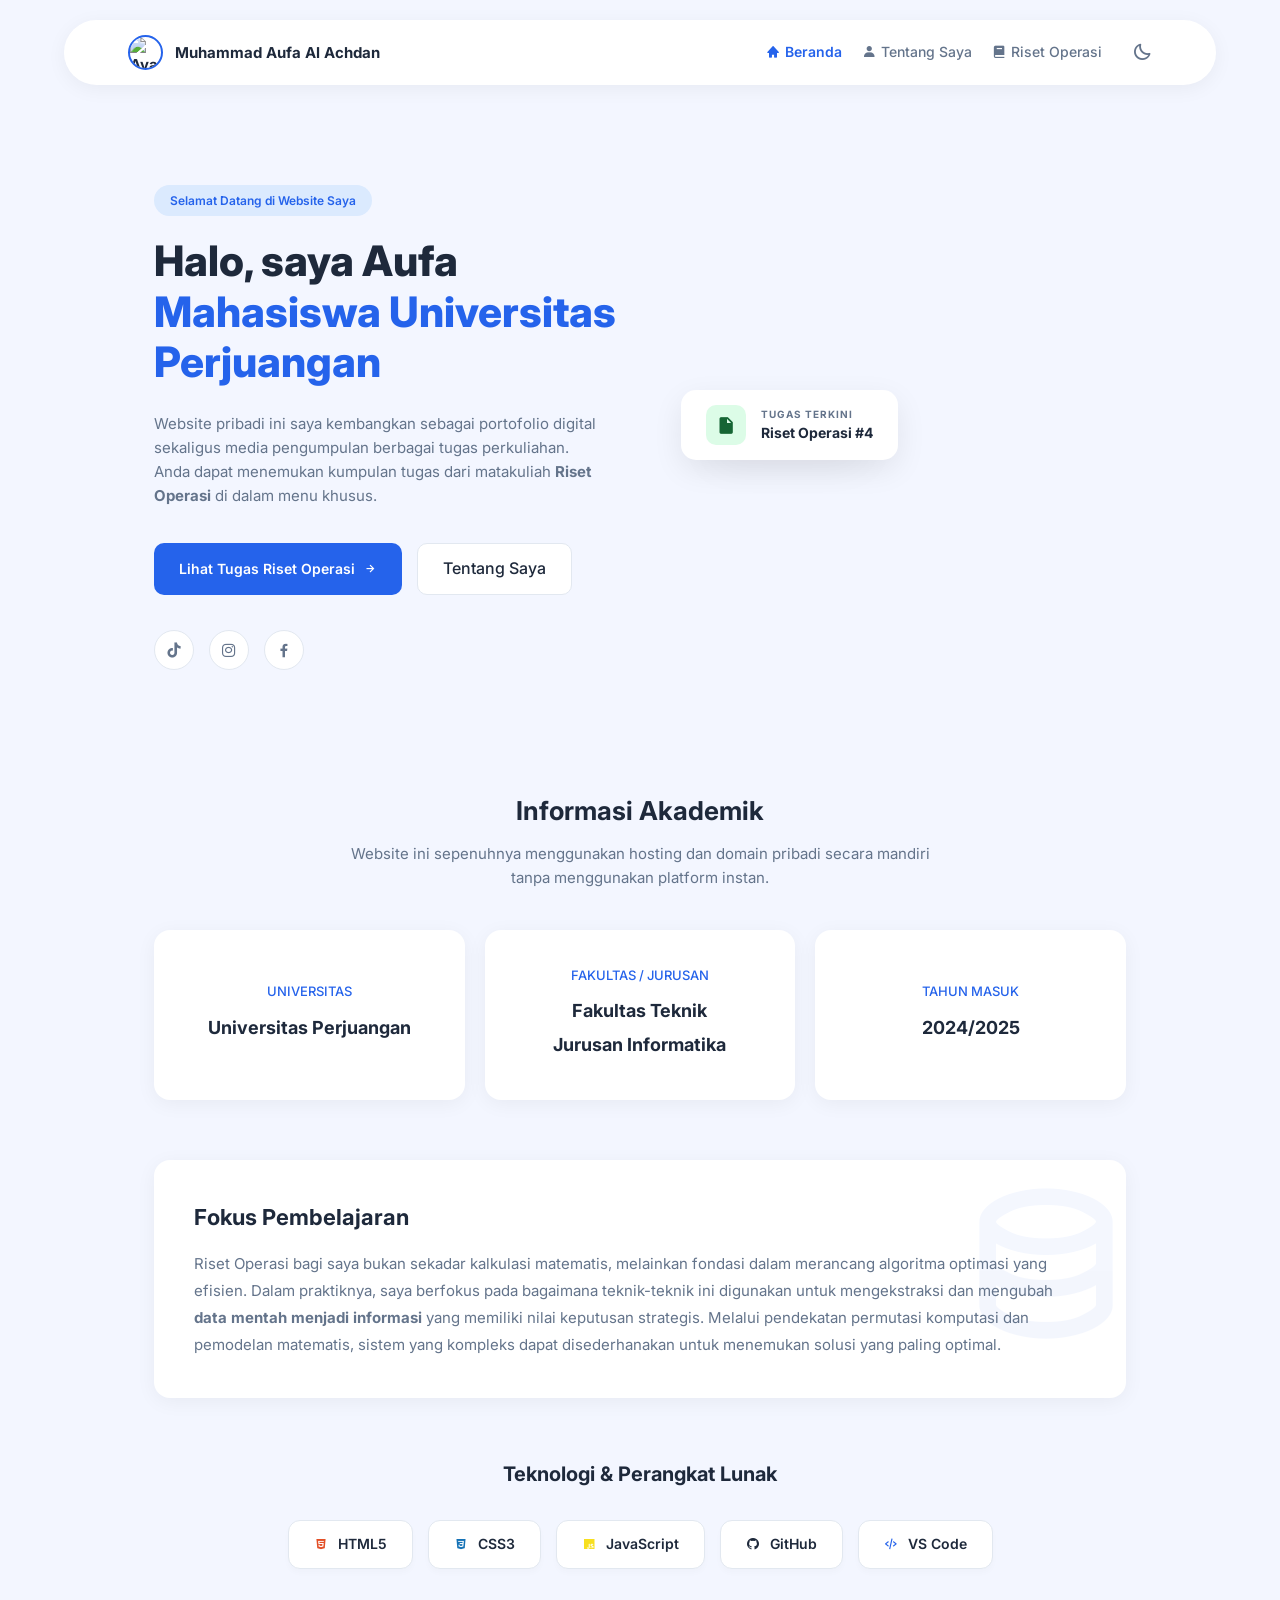
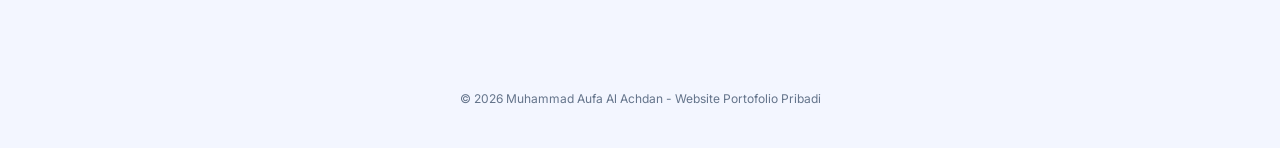
==== index.html @ 7ba520bd "Add files via upload" ====
<!DOCTYPE html>
<html lang="id">
<head>
    <meta charset="UTF-8">
    <meta name="viewport" content="width=device-width, initial-scale=1.0">
    <title>Beranda | Muhammad Aufa</title>
    <link rel="stylesheet" href="style.css">
    <link href="https://fonts.googleapis.com/css2?family=Inter:wght@400;500;600;700;800&display=swap" rel="stylesheet">
    <link href='https://unpkg.com/boxicons@2.1.4/css/boxicons.min.css' rel='stylesheet'>
</head>
<body>

    <nav>
        <div class="nav-brand">
            <img src="myfoto.png" class="nav-avatar" alt="Avatar">
            Muhammad Aufa Al Achdan
        </div>
        <ul class="nav-links">
            <li><a href="index.html" class="active"><i class='bx bxs-home'></i> Beranda</a></li>
            <li><a href="profil.html"><i class='bx bxs-user'></i> Tentang Saya</a></li>
            <li><a href="tugas.html"><i class='bx bxs-book'></i> Riset Operasi</a></li>
            <li>
                <a href="#" id="theme-toggle" style="padding-left: 10px;">
                    <i class='bx bx-moon' id="theme-icon" style="font-size: 20px;"></i>
                </a>
            </li>
        </ul>
    </nav>

    <div class="container">
        
        <div class="hero-container">
            <div>
                <span class="welcome-badge">Selamat Datang di Website Saya</span>
                
                <h1 class="hero-title">
                    Halo, saya Aufa<br>
                    <span>Mahasiswa Universitas Perjuangan</span>
                </h1>
                
                <p class="hero-desc">
                    Website pribadi ini saya kembangkan sebagai portofolio digital sekaligus media pengumpulan berbagai tugas perkuliahan. Anda dapat menemukan kumpulan tugas dari matakuliah <b>Riset Operasi</b> di dalam menu khusus.
                </p>

                <div class="btn-group">
                    <a href="tugas.html" class="btn-primary">Lihat Tugas Riset Operasi <i class='bx bx-right-arrow-alt'></i></a>
                    <a href="profil.html" class="btn-white">Tentang Saya</a>
                </div>

                <div class="social-group">
                    <a href="https://www.tiktok.com/@4uf4_kun?lang=id-ID" target="_blank" class="social-btn">
                        <i class='bx bxl-tiktok'></i>
                    </a>
                    <a href="https://www.instagram.com/al_achdan/" target="_blank" class="social-btn">
                        <i class='bx bxl-instagram'></i>
                    </a>
                    <a href="https://www.facebook.com/profile.php?id=61571959612667&locale=id_ID" target="_blank" class="social-btn">
                        <i class='bx bxl-facebook'></i>
                    </a>
                </div>
            </div>

            <div class="hero-image-wrapper">
                <img src="https://images.unsplash.com/photo-1522202176988-66273c2fd55f?q=80&w=1000" class="main-hero-img" alt="Mahasiswa Belajar">
                
                <a href="tugas.html" class="floating-task-card" style="text-decoration: none;">
                    <div class="icon-green"><i class='bx bxs-file-blank'></i></div>
                    <div>
                        <div style="font-size: 10px; font-weight: 700; color: var(--text-muted); letter-spacing: 1px;">TUGAS TERKINI</div>
                        <div style="font-size: 14px; font-weight: 700; color: var(--text-main);">Riset Operasi #4</div>
                    </div>
                </a>
            </div>
        </div>
        
        <div class="info-academic">
            <h3>Informasi Akademik</h3>
            <p class="info-desc">Website ini sepenuhnya menggunakan hosting dan domain pribadi secara mandiri tanpa menggunakan platform instan.</p>
            
            <div class="info-grid">
                <div class="card info-card">
                    <small>Universitas</small>
                    <div class="info-main">Universitas Perjuangan</div>
                </div>

                <div class="card info-card">
                    <small>Fakultas / Jurusan</small>
                    <div class="info-main">Fakultas Teknik</div>
                    <div class="info-main">Jurusan Informatika</div>
                </div>

                <div class="card info-card">
                    <small>Tahun Masuk</small>
                    <div class="info-main">2024/2025</div>
                </div>
            </div>
        </div>

        <div class="focus-section">
            <div class="focus-content">
                <h3 style="font-size: 22px; margin-bottom: 15px; color: var(--text-main);">Fokus Pembelajaran</h3>
                <p style="color: var(--text-muted); font-size: 15px; line-height: 1.8;">
                    Riset Operasi bagi saya bukan sekadar kalkulasi matematis, melainkan fondasi dalam merancang algoritma optimasi yang efisien. Dalam praktiknya, saya berfokus pada bagaimana teknik-teknik ini digunakan untuk mengekstraksi dan mengubah <strong>data mentah menjadi informasi</strong> yang memiliki nilai keputusan strategis. Melalui pendekatan permutasi komputasi dan pemodelan matematis, sistem yang kompleks dapat disederhanakan untuk menemukan solusi yang paling optimal.
                </p>
            </div>
            <div class="focus-icon-bg">
                <i class='bx bx-data'></i>
            </div>
        </div>

        <div class="tools-section">
            <h3 style="font-size: 20px; text-align: center; margin-bottom: 30px;">Teknologi & Perangkat Lunak</h3>
            <div class="tools-grid">
                <div class="tool-card">
                    <i class='bx bxl-html5' style="color: #e34f26;"></i>
                    <span>HTML5</span>
                </div>
                <div class="tool-card">
                    <i class='bx bxl-css3' style="color: #1572b6;"></i>
                    <span>CSS3</span>
                </div>
                <div class="tool-card">
                    <i class='bx bxl-javascript' style="color: #f7df1e;"></i>
                    <span>JavaScript</span>
                </div>
                <div class="tool-card">
                    <i class='bx bxl-github' style="color: var(--text-main);"></i>
                    <span>GitHub</span>
                </div>
                <div class="tool-card">
                    <i class='bx bx-code-alt' style="color: var(--primary);"></i>
                    <span>VS Code</span>
                </div>
            </div>
        </div>

    </div> <footer>&copy; 2026 Muhammad Aufa Al Achdan - Website Portofolio Pribadi</footer>

    <script src="script.js"></script>
</body>
</html>
---- style.css ----
/* =========================================
   VARIABEL WARNA & PENGATURAN DASAR
========================================= */
:root {
    --primary: #2563eb;
    --bg-body: #f3f6ff;
    --bg-card: #ffffff;
    --text-main: #1e293b;
    --text-muted: #64748b;
    --radius: 16px;
    --shadow: 0 4px 20px rgba(0, 0, 0, 0.05);
}

body.dark-mode {
    --bg-body: #0f172a;
    --bg-card: #1e293b;
    --text-main: #f8fafc;
    --text-muted: #94a3b8;
}

* {
    margin: 0; padding: 0; box-sizing: border-box;
    font-family: 'Inter', sans-serif;
}

body {
    background-color: var(--bg-body);
    color: var(--text-main);
    line-height: 1.6;
    transition: background-color 0.3s, color 0.3s;
    overflow-x: hidden;
}

/* =========================================
   NAVIGASI
========================================= */
nav {
    display: flex; justify-content: space-between; align-items: center;
    padding: 15px 5%; background: var(--bg-card); margin: 20px 5%;
    border-radius: 50px; box-shadow: var(--shadow); position: sticky;
    top: 20px; z-index: 1000; transition: 0.3s;
}

.nav-brand { display: flex; align-items: center; gap: 12px; font-weight: 700; font-size: 15px; }
.nav-avatar { width: 35px; height: 35px; border-radius: 50%; object-fit: cover; border: 2px solid var(--primary); }
.nav-links { display: flex; gap: 20px; list-style: none; align-items: center; }
.nav-links a { text-decoration: none; color: var(--text-muted); font-size: 14px; font-weight: 500; display: flex; align-items: center; gap: 5px; transition: 0.3s; }
.nav-links a:hover, .nav-links a.active { color: var(--primary); font-weight: 600; }

/* =========================================
   KOMPONEN UMUM
========================================= */
.container { padding: 40px 5%; max-width: 1100px; margin: auto; }
.card { background: var(--bg-card); padding: 25px; border-radius: var(--radius); box-shadow: var(--shadow); transition: 0.3s; }
.btn-primary { background: var(--primary); color: white; padding: 12px 25px; border-radius: 10px; text-decoration: none; font-weight: 600; display: inline-flex; align-items: center; justify-content: center; gap: 8px; transition: 0.3s; font-size: 14px;}
.btn-primary:hover { background: #1e40af; transform: translateY(-3px); }
.btn-outline { background: transparent; border: 1px solid #e2e8f0; color: var(--text-main); padding: 10px 20px; border-radius: 8px; font-weight: 500; text-decoration: none; display: inline-flex; justify-content: center; align-items: center; gap: 8px; transition: 0.3s; font-size: 14px; }
.btn-outline:hover { background: var(--bg-body); border-color: var(--primary); }
.btn-disabled { opacity: 0.5; pointer-events: none; }
footer { text-align: center; padding: 40px; color: var(--text-muted); font-size: 12px; }

/* =========================================
   HALAMAN BERANDA
========================================= */
.hero-container { display: grid; grid-template-columns: 1.2fr 1fr; gap: 60px; align-items: center; padding: 40px 0; }
.welcome-badge { background: #dbeafe; color: var(--primary); padding: 6px 16px; border-radius: 20px; font-size: 12px; font-weight: 600; display: inline-block; margin-bottom: 20px; }
.hero-title { font-size: 42px; font-weight: 800; line-height: 1.2; margin-bottom: 25px; }
.hero-title span { color: var(--primary); }
.hero-desc { color: var(--text-muted); font-size: 15px; margin-bottom: 35px; max-width: 90%; }
.btn-group { display: flex; gap: 15px; margin-bottom: 35px; }
.btn-white { background: var(--bg-card); color: var(--text-main); border: 1px solid #e2e8f0; padding: 12px 25px; border-radius: 10px; text-decoration: none; font-weight: 500; display: inline-flex; justify-content: center; align-items: center; transition: 0.3s; }
.btn-white:hover { border-color: var(--primary); color: var(--primary); }

.social-group { display: flex; gap: 15px; }
.social-btn { width: 40px; height: 40px; background: var(--bg-card); border: 1px solid #e2e8f0; border-radius: 50%; display: flex; justify-content: center; align-items: center; color: var(--text-muted); font-size: 18px; text-decoration: none; transition: 0.3s; }
.social-btn:hover { color: var(--primary); border-color: var(--primary); transform: translateY(-3px);}

.hero-image-wrapper { position: relative; }
.main-hero-img { width: 100%; border-radius: 24px; box-shadow: 0 20px 40px rgba(0,0,0,0.08); }
.floating-task-card { position: absolute; bottom: -20px; left: -30px; background: var(--bg-card); padding: 15px 25px; border-radius: 15px; box-shadow: 0 10px 30px rgba(0,0,0,0.08); display: flex; align-items: center; gap: 15px; text-decoration: none; animation: float 4s ease-in-out infinite; transition: 0.3s; z-index: 10; }
.floating-task-card:hover { transform: scale(1.05); box-shadow: 0 15px 40px rgba(37, 99, 235, 0.15); }
@keyframes float { 0% { transform: translateY(0px); } 50% { transform: translateY(-12px); } 100% { transform: translateY(0px); } }
.icon-green { background: #dcfce7; color: #166534; width: 40px; height: 40px; border-radius: 10px; display: flex; justify-content: center; align-items: center; font-size: 20px; }

.info-academic { margin-top: 80px; text-align: center; }
.info-academic h3 { margin-bottom: 10px; font-size: 26px; color: var(--text-main); }
.info-desc { color: var(--text-muted); font-size: 15px; max-width: 600px; margin: 0 auto 40px auto; line-height: 1.6; }
.info-grid { display: grid; grid-template-columns: repeat(3, 1fr); gap: 20px; }
.info-card { display: flex; flex-direction: column; justify-content: center; align-items: center; padding: 35px 20px; text-align: center; }
.info-card small { color: var(--primary); font-weight: 500; font-size: 13px; margin-bottom: 12px; text-transform: uppercase; }
.info-card .info-main { font-weight: 700; font-size: 18px; color: var(--text-main); margin-bottom: 5px; }

.focus-section { margin-top: 60px; background: var(--bg-card); padding: 40px; border-radius: var(--radius); box-shadow: var(--shadow); display: flex; align-items: center; justify-content: space-between; position: relative; overflow: hidden; }
.focus-content { position: relative; z-index: 2; }
.focus-icon-bg { position: absolute; right: -20px; bottom: -40px; font-size: 200px; color: var(--primary); opacity: 0.05; z-index: 1; }
.tools-section { margin-top: 60px; margin-bottom: 40px; }
.tools-grid { display: flex; justify-content: center; gap: 15px; flex-wrap: wrap; }
.tool-card { background: var(--bg-card); border: 1px solid #e2e8f0; padding: 12px 25px; border-radius: 12px; display: flex; align-items: center; gap: 10px; font-weight: 600; font-size: 14px; box-shadow: 0 4px 6px rgba(0,0,0,0.02); transition: 0.3s; }
.tool-card:hover { transform: translateY(-5px); border-color: var(--primary); }

/* =========================================
   HALAMAN PROFIL
========================================= */
.profile-layout { display: grid; grid-template-columns: 300px 1fr; gap: 50px; align-items: start; }
.profile-image-container { background: var(--bg-card); padding: 10px; border-radius: 20px; box-shadow: var(--shadow); }
.profile-img-large { width: 100%; border-radius: 12px; display: block; filter: grayscale(100%); transition: 0.3s; }
.profile-img-large:hover { filter: grayscale(0%); }

.contact-info { margin-top: 25px; display: flex; flex-direction: column; gap: 15px; padding-left: 5px; }
.contact-item { display: flex; align-items: center; gap: 12px; font-size: 14px; color: var(--text-muted); }
.contact-item i { color: var(--primary); font-size: 18px; }

.id-card-solid { background: #2563eb; color: white; padding: 30px; border-radius: 16px; box-shadow: 0 10px 25px rgba(37, 99, 235, 0.2); }
.id-card-solid small { font-size: 10px; color: rgba(255, 255, 255, 0.7); font-weight: 600; text-transform: uppercase; letter-spacing: 0.5px; }
.id-card-solid span { font-weight: 700; font-size: 16px; color: #ffffff; display: block; margin-top: 4px; }

/* Badge Mata Kuliah (Pill Shape) */
.badge-matkul { 
    background: #ffffff; 
    color: #2563eb !important; 
    padding: 6px 16px; 
    border-radius: 50px; 
    font-size: 13px !important; 
    font-weight: 700 !important; 
    display: inline-flex !important; 
    align-items: center; 
    gap: 6px; 
}

.timeline-item { border-left: 2px solid #e2e8f0; padding-left: 20px; position: relative; margin-left: 8px; margin-bottom: 20px; }
.timeline-item::before { content: ''; position: absolute; left: -8px; top: 0; width: 14px; height: 14px; background: var(--primary); border-radius: 50%; }
.timeline-date { font-size: 14px; color: var(--primary); font-weight: 600; margin-bottom: 5px; }
.timeline-title { font-weight: 700; font-size: 16px; color: var(--text-main); }
.timeline-subtitle { color: var(--text-muted); font-size: 14px; margin-top: 3px; }

.skills-container { display: flex; flex-wrap: wrap; gap: 12px; }
.skill-tag { background: var(--bg-card); border: 1px solid #e2e8f0; padding: 10px 20px; border-radius: 12px; font-size: 14px; font-weight: 500; color: var(--text-main); box-shadow: 0 2px 4px rgba(0,0,0,0.02); }

/* =========================================
   HALAMAN TUGAS (UPDATED SESUAI DESAIN)
========================================= */
.task-card-container { display: flex; flex-direction: column; gap: 25px; }
.breadcrumb { font-size: 13px; color: var(--text-muted); margin-bottom: 25px; }
.breadcrumb span { color: var(--primary); font-weight: 500; }
.breadcrumb-link { color: var(--text-muted); text-decoration: none; transition: 0.3s; }
.breadcrumb-link:hover { color: var(--primary); }

.page-header { display: flex; align-items: center; gap: 15px; margin-bottom: 30px; }
.page-icon { background: #dbeafe; color: var(--primary); padding: 12px; border-radius: 12px; font-size: 28px; }
.instruction-box { background: var(--bg-card); padding: 20px; border-radius: 12px; border: 1px solid #e2e8f0; margin-bottom: 30px; font-size: 14px; color: var(--text-muted); line-height: 1.6;}

.task-card-header { display: flex; align-items: center; gap: 15px; margin-bottom: 20px; }
.status-badge { padding: 6px 14px; border-radius: 20px; font-size: 12px; font-weight: 600; display: inline-flex; align-items: center; gap: 6px; }
.status-selesai { background: #d1fae5; color: #059669; }
.status-proses { background: #fef08a; color: #854d0e; }
.date-info { font-size: 13px; color: var(--text-muted); display: flex; align-items: center; gap: 6px; font-weight: 500;}

.task-content-wrapper { display: flex; justify-content: space-between; align-items: flex-start; }
.task-text-content { flex: 1; padding-right: 40px; }
.task-title { font-size: 20px; font-weight: 700; margin-bottom: 12px; color: var(--text-main); }
.task-desc { color: var(--text-muted); font-size: 15px; line-height: 1.6; margin-bottom: 20px; }

.file-format { background: #f1f5f9; padding: 8px 14px; border-radius: 8px; font-size: 12px; color: var(--text-muted); font-weight: 500; display: inline-flex; align-items: center; gap: 6px; }
.btn-action-group { display: flex; flex-direction: column; gap: 12px; min-width: 170px; }

/* Tombol Khusus Disabled (Tugas Belum Selesai) */
.btn-disabled-blue {
    background: #93c5fd !important; /* Biru pudar */
    color: white !important;
    cursor: not-allowed;
    pointer-events: none;
}
.btn-disabled-outline {
    border-color: #e2e8f0 !important;
    color: #94a3b8 !important;
    cursor: not-allowed;
    pointer-events: none;
}

/* Dark Mode Adjustment for Tasks */
body.dark-mode .status-selesai { background: rgba(5, 150, 105, 0.2); color: #34d399; }
body.dark-mode .status-proses { background: rgba(133, 77, 14, 0.2); color: #fde047; }
body.dark-mode .btn-disabled-blue { background: #334155 !important; color: #64748b !important; }
body.dark-mode .btn-disabled-outline { border-color: #334155 !important; color: #64748b !important; }
/* =========================================
   DARK MODE
========================================= */
body.dark-mode .btn-white, body.dark-mode .social-btn, body.dark-mode .btn-outline, body.dark-mode .tool-card, body.dark-mode .skill-tag, body.dark-mode .instruction-box { border-color: #334155; }
body.dark-mode .timeline-item { border-color: #334155; }
body.dark-mode .file-format { background: #334155; color: #e2e8f0; }
body.dark-mode .focus-icon-bg { opacity: 0.02; }
body.dark-mode .id-card-solid { background: #1d4ed8; }
body.dark-mode .profile-image-container { background: var(--bg-card); border: 1px solid #334155; }

/* =========================================
   RESPONSIVE MOBILE (HP)
========================================= */
@media (max-width: 768px) {
    nav { flex-direction: column; padding: 15px; border-radius: 20px; gap: 15px; margin: 10px 5%; }
    .nav-links { flex-wrap: wrap; justify-content: center; width: 100%; gap: 15px; }
    .hero-container { grid-template-columns: 1fr; gap: 40px; text-align: center; }
    .hero-title { font-size: 32px; }
    .hero-desc { max-width: 100%; }
    .btn-group, .social-group { justify-content: center; flex-wrap: wrap; }
    
    .floating-task-card { left: 50%; transform: translateX(-50%); bottom: -30px; width: 90%; justify-content: center; }
    @keyframes float { 0% { transform: translate(-50%, 0px); } 50% { transform: translate(-50%, -10px); } 100% { transform: translate(-50%, 0px); } }

    .info-grid { grid-template-columns: 1fr; }
    .focus-section { flex-direction: column; text-align: center; padding: 30px 20px; }
    .focus-icon-bg { right: 50%; transform: translateX(50%); font-size: 150px; }
    
    .profile-layout { grid-template-columns: 1fr; gap: 30px; }
    .id-card-solid > div { grid-template-columns: 1fr !important; gap: 15px !important; }

    .task-content-wrapper { flex-direction: column; }
    .task-text-content { padding-right: 0; margin-bottom: 20px; }
    .btn-action-group { width: 100%; flex-direction: row; flex-wrap: wrap; gap: 10px; }
    .btn-action-group a { flex: 1; min-width: 140px; }
}
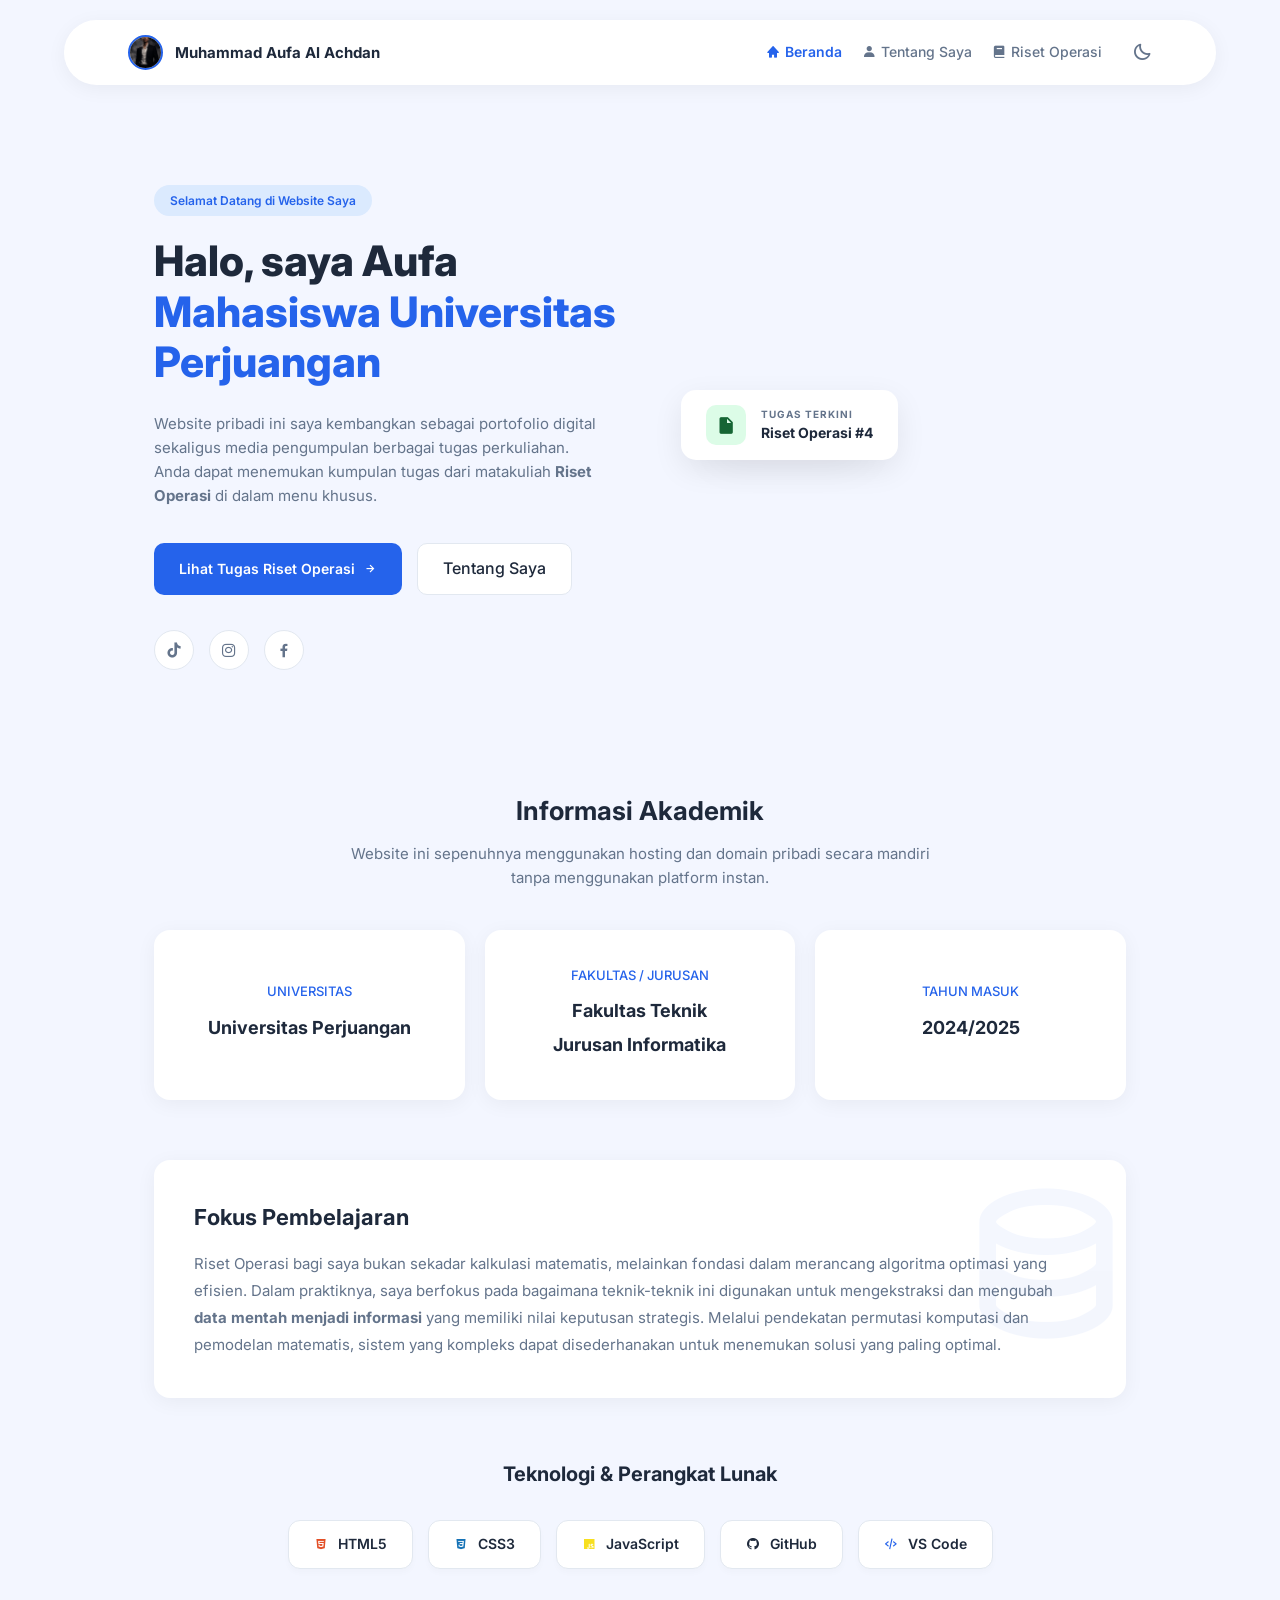
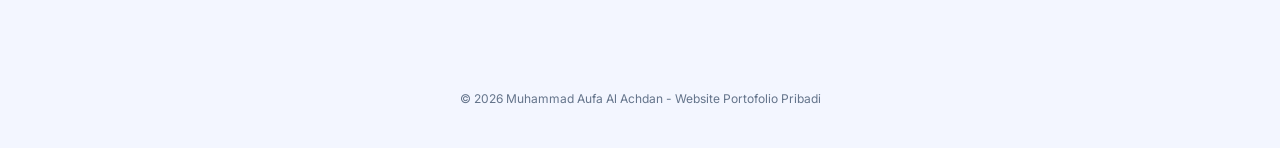
==== commit a6a4df85: "Update index.html" ====
--- a/index.html
+++ b/index.html
@@ -12,7 +12,7 @@
 
     <nav>
         <div class="nav-brand">
-            <img src="myfoto.png" class="nav-avatar" alt="Avatar">
+            <img src="Myfoto.png" class="nav-avatar" alt="Avatar">
             Muhammad Aufa Al Achdan
         </div>
         <ul class="nav-links">
@@ -138,4 +138,4 @@
 
     <script src="script.js"></script>
 </body>
-</html>+</html>
